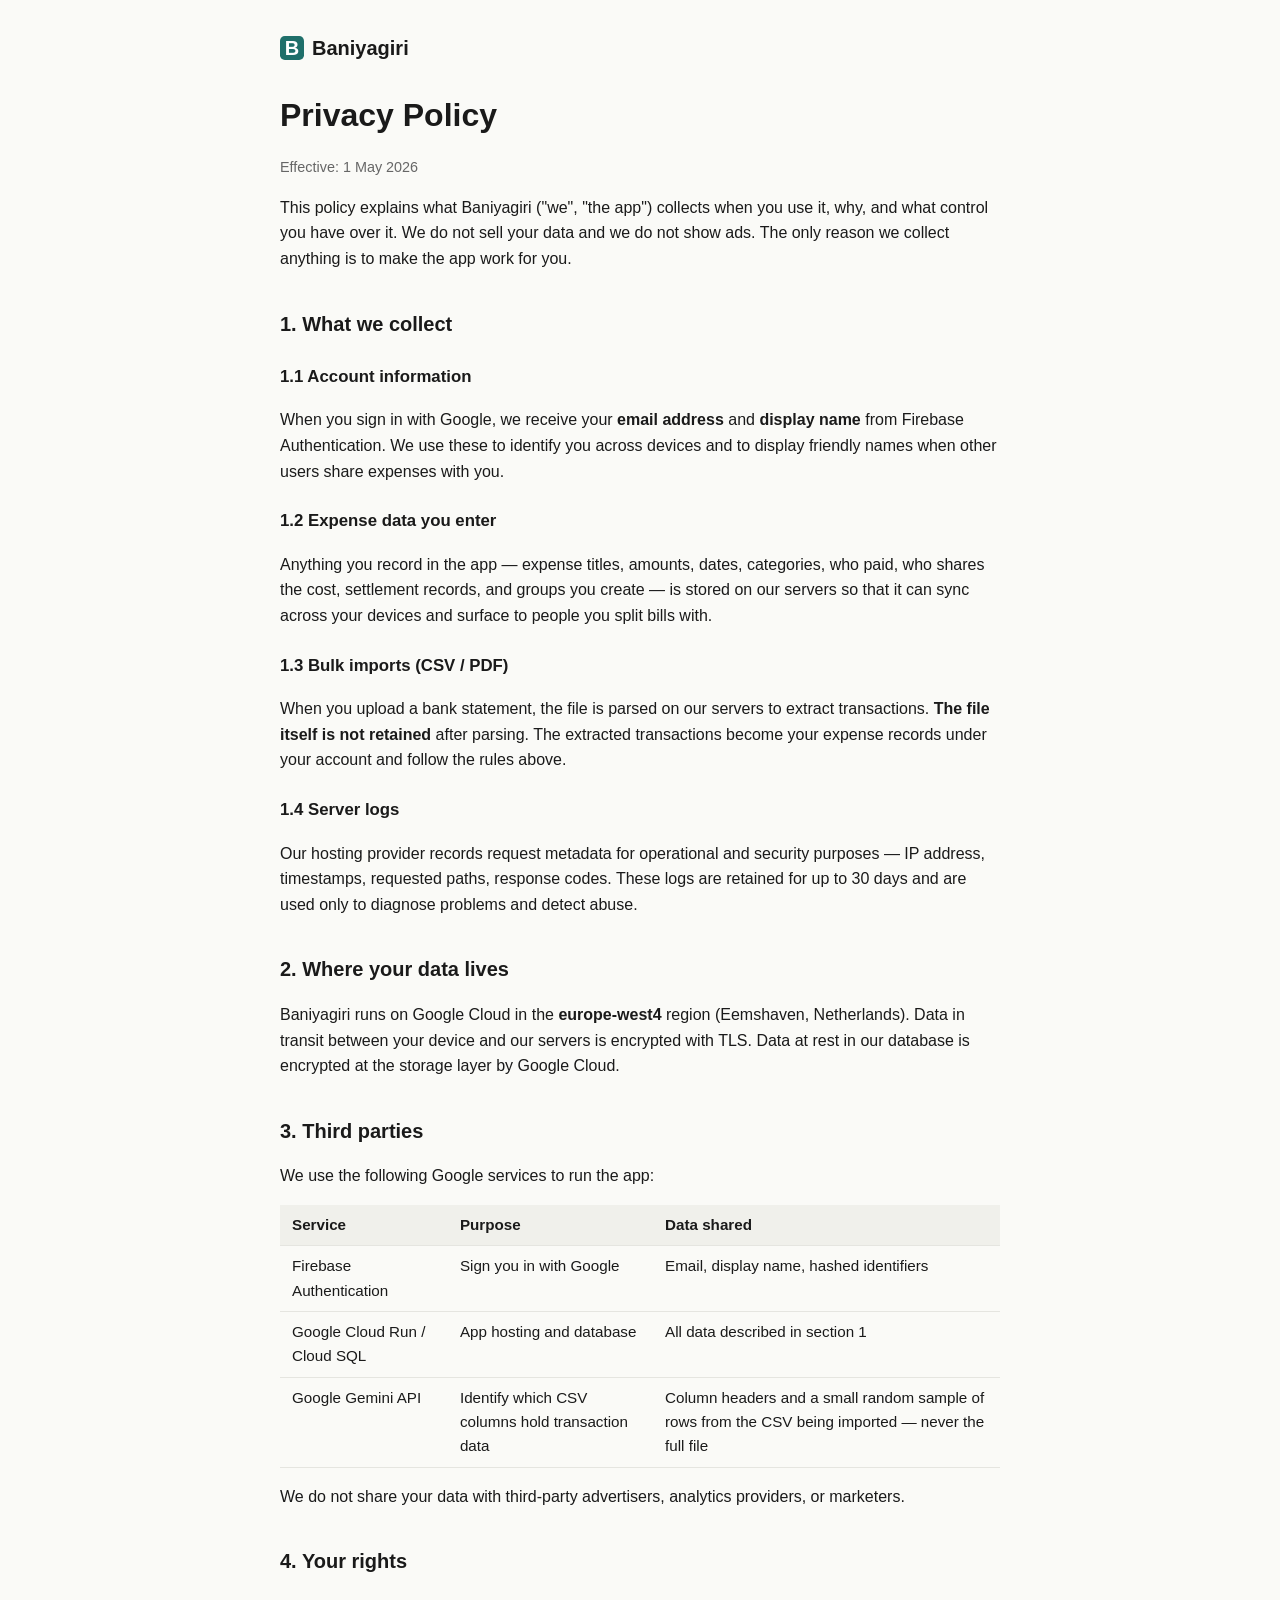
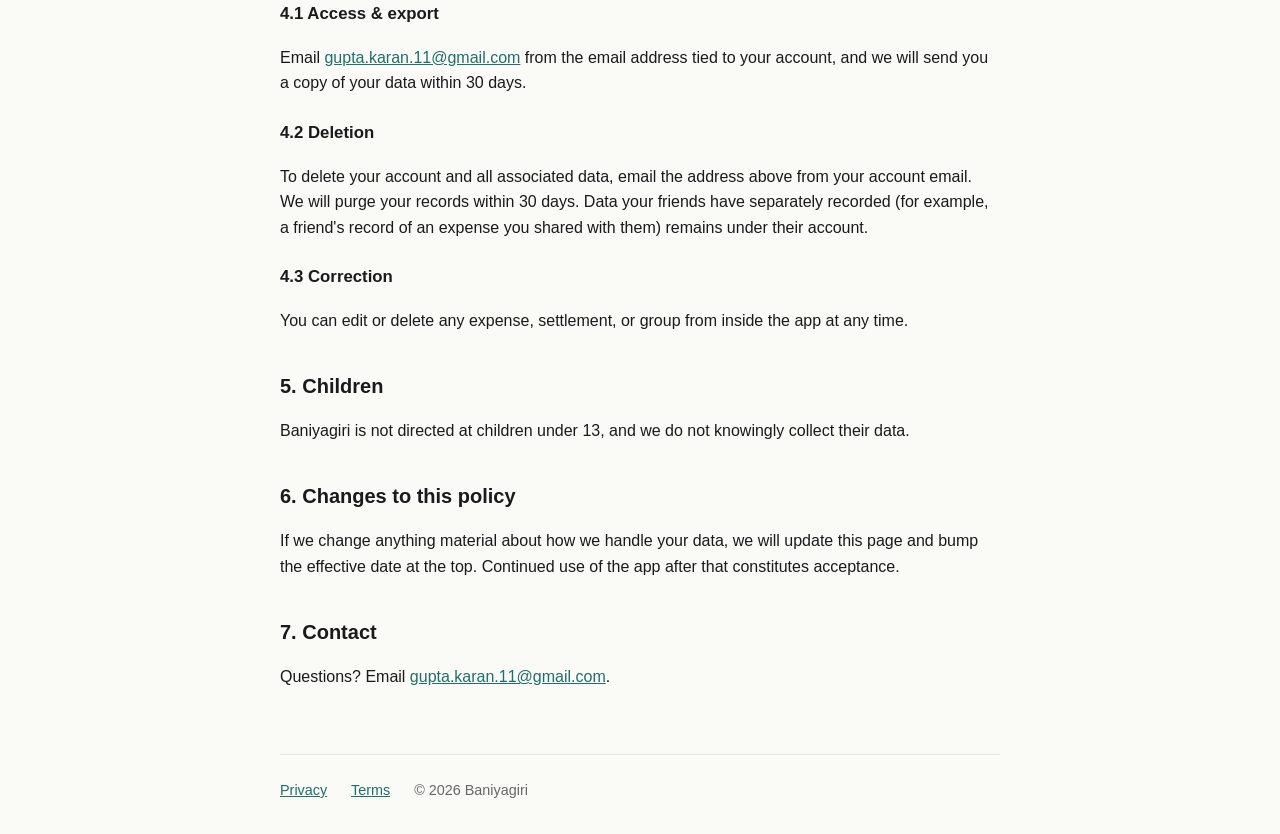
==== privacy.html @ 816b5696 "branding" ====
<!doctype html>
<html lang="en">
<head>
  <meta charset="utf-8">
  <meta name="viewport" content="width=device-width, initial-scale=1">
  <title>Privacy Policy — Baniyagiri</title>
  <link rel="stylesheet" href="style.css">
</head>
<body>
  <header>
    <a class="brand" href="/"><span class="brand-mark">B</span>Baniyagiri</a>
  </header>
  <main>
    <h1>Privacy Policy</h1>
    <p class="muted">Effective: 1 May 2026</p>

    <p>
      This policy explains what Baniyagiri ("we", "the app") collects when
      you use it, why, and what control you have over it. We do not sell
      your data and we do not show ads. The only reason we collect anything
      is to make the app work for you.
    </p>

    <h2>1. What we collect</h2>

    <h3>1.1 Account information</h3>
    <p>
      When you sign in with Google, we receive your <strong>email address</strong>
      and <strong>display name</strong> from Firebase Authentication.
      We use these to identify you across devices and to display friendly
      names when other users share expenses with you.
    </p>

    <h3>1.2 Expense data you enter</h3>
    <p>
      Anything you record in the app — expense titles, amounts, dates,
      categories, who paid, who shares the cost, settlement records, and
      groups you create — is stored on our servers so that it can sync
      across your devices and surface to people you split bills with.
    </p>

    <h3>1.3 Bulk imports (CSV / PDF)</h3>
    <p>
      When you upload a bank statement, the file is parsed on our servers
      to extract transactions. <strong>The file itself is not retained</strong>
      after parsing. The extracted transactions become your expense records
      under your account and follow the rules above.
    </p>

    <h3>1.4 Server logs</h3>
    <p>
      Our hosting provider records request metadata for operational and
      security purposes — IP address, timestamps, requested paths,
      response codes. These logs are retained for up to 30 days and are
      used only to diagnose problems and detect abuse.
    </p>

    <h2>2. Where your data lives</h2>
    <p>
      Baniyagiri runs on Google Cloud in the <strong>europe-west4</strong>
      region (Eemshaven, Netherlands). Data in transit between your device
      and our servers is encrypted with TLS. Data at rest in our database
      is encrypted at the storage layer by Google Cloud.
    </p>

    <h2>3. Third parties</h2>
    <p>We use the following Google services to run the app:</p>
    <table>
      <thead>
        <tr><th>Service</th><th>Purpose</th><th>Data shared</th></tr>
      </thead>
      <tbody>
        <tr>
          <td>Firebase Authentication</td>
          <td>Sign you in with Google</td>
          <td>Email, display name, hashed identifiers</td>
        </tr>
        <tr>
          <td>Google Cloud Run / Cloud SQL</td>
          <td>App hosting and database</td>
          <td>All data described in section 1</td>
        </tr>
        <tr>
          <td>Google Gemini API</td>
          <td>Identify which CSV columns hold transaction data</td>
          <td>Column headers and a small random sample of rows from
            the CSV being imported &mdash; never the full file</td>
        </tr>
      </tbody>
    </table>
    <p>
      We do not share your data with third-party advertisers, analytics
      providers, or marketers.
    </p>

    <h2>4. Your rights</h2>

    <h3>4.1 Access &amp; export</h3>
    <p>
      Email <a href="mailto:gupta.karan.11@gmail.com">gupta.karan.11@gmail.com</a>
      from the email address tied to your account, and we will send you a
      copy of your data within 30 days.
    </p>

    <h3>4.2 Deletion</h3>
    <p>
      To delete your account and all associated data, email the address
      above from your account email. We will purge your records within
      30 days. Data your friends have separately recorded (for example,
      a friend's record of an expense you shared with them) remains under
      their account.
    </p>

    <h3>4.3 Correction</h3>
    <p>
      You can edit or delete any expense, settlement, or group from inside
      the app at any time.
    </p>

    <h2>5. Children</h2>
    <p>
      Baniyagiri is not directed at children under 13, and we do not
      knowingly collect their data.
    </p>

    <h2>6. Changes to this policy</h2>
    <p>
      If we change anything material about how we handle your data, we
      will update this page and bump the effective date at the top.
      Continued use of the app after that constitutes acceptance.
    </p>

    <h2>7. Contact</h2>
    <p>
      Questions? Email
      <a href="mailto:gupta.karan.11@gmail.com">gupta.karan.11@gmail.com</a>.
    </p>
  </main>
  <footer>
    <a href="/privacy.html">Privacy</a>
    <a href="/terms.html">Terms</a>
    <span class="muted">© 2026 Baniyagiri</span>
  </footer>
</body>
</html>
---- style.css ----
*, *::before, *::after { box-sizing: border-box; }

html {
  font-family: -apple-system, BlinkMacSystemFont, "Segoe UI", Roboto, sans-serif;
  line-height: 1.6;
  color: #1a1a1a;
  background: #fafaf7;
  -webkit-text-size-adjust: 100%;
}

body { margin: 0; padding: 2rem 1.25rem; }

main, header, footer {
  max-width: 720px;
  margin: 0 auto;
}

header { padding-bottom: 1.5rem; }

.brand {
  display: inline-flex;
  align-items: center;
  gap: 0.5rem;
  font-size: 1.25rem;
  font-weight: 600;
  text-decoration: none;
  color: #1a1a1a;
}

.brand-mark {
  display: inline-block;
  width: 1.5rem;
  height: 1.5rem;
  background: #1f6f6a;
  color: white;
  border-radius: 0.3rem;
  text-align: center;
  line-height: 1.5rem;
  font-weight: 700;
}

h1 { font-size: 2rem; line-height: 1.2; margin-top: 0.5rem; }
h2 { font-size: 1.25rem; margin-top: 2.25rem; }
h3 { font-size: 1.05rem; margin-top: 1.5rem; }

p, li { font-size: 1rem; }
li { margin-bottom: 0.4rem; }

a { color: #1f6f6a; }
a:hover { color: #134641; }

.lead { font-size: 1.1rem; color: #444; }
.muted { color: #666; font-size: 0.9rem; }

footer {
  border-top: 1px solid #e5e5e0;
  margin-top: 4rem;
  padding-top: 1.5rem;
  font-size: 0.9rem;
  color: #666;
}
footer a { margin-right: 1.25rem; }

table {
  width: 100%;
  border-collapse: collapse;
  margin: 1rem 0;
  font-size: 0.95rem;
}
th, td {
  text-align: left;
  padding: 0.5rem 0.75rem;
  border-bottom: 1px solid #e5e5e0;
  vertical-align: top;
}
th { background: #f0f0eb; }
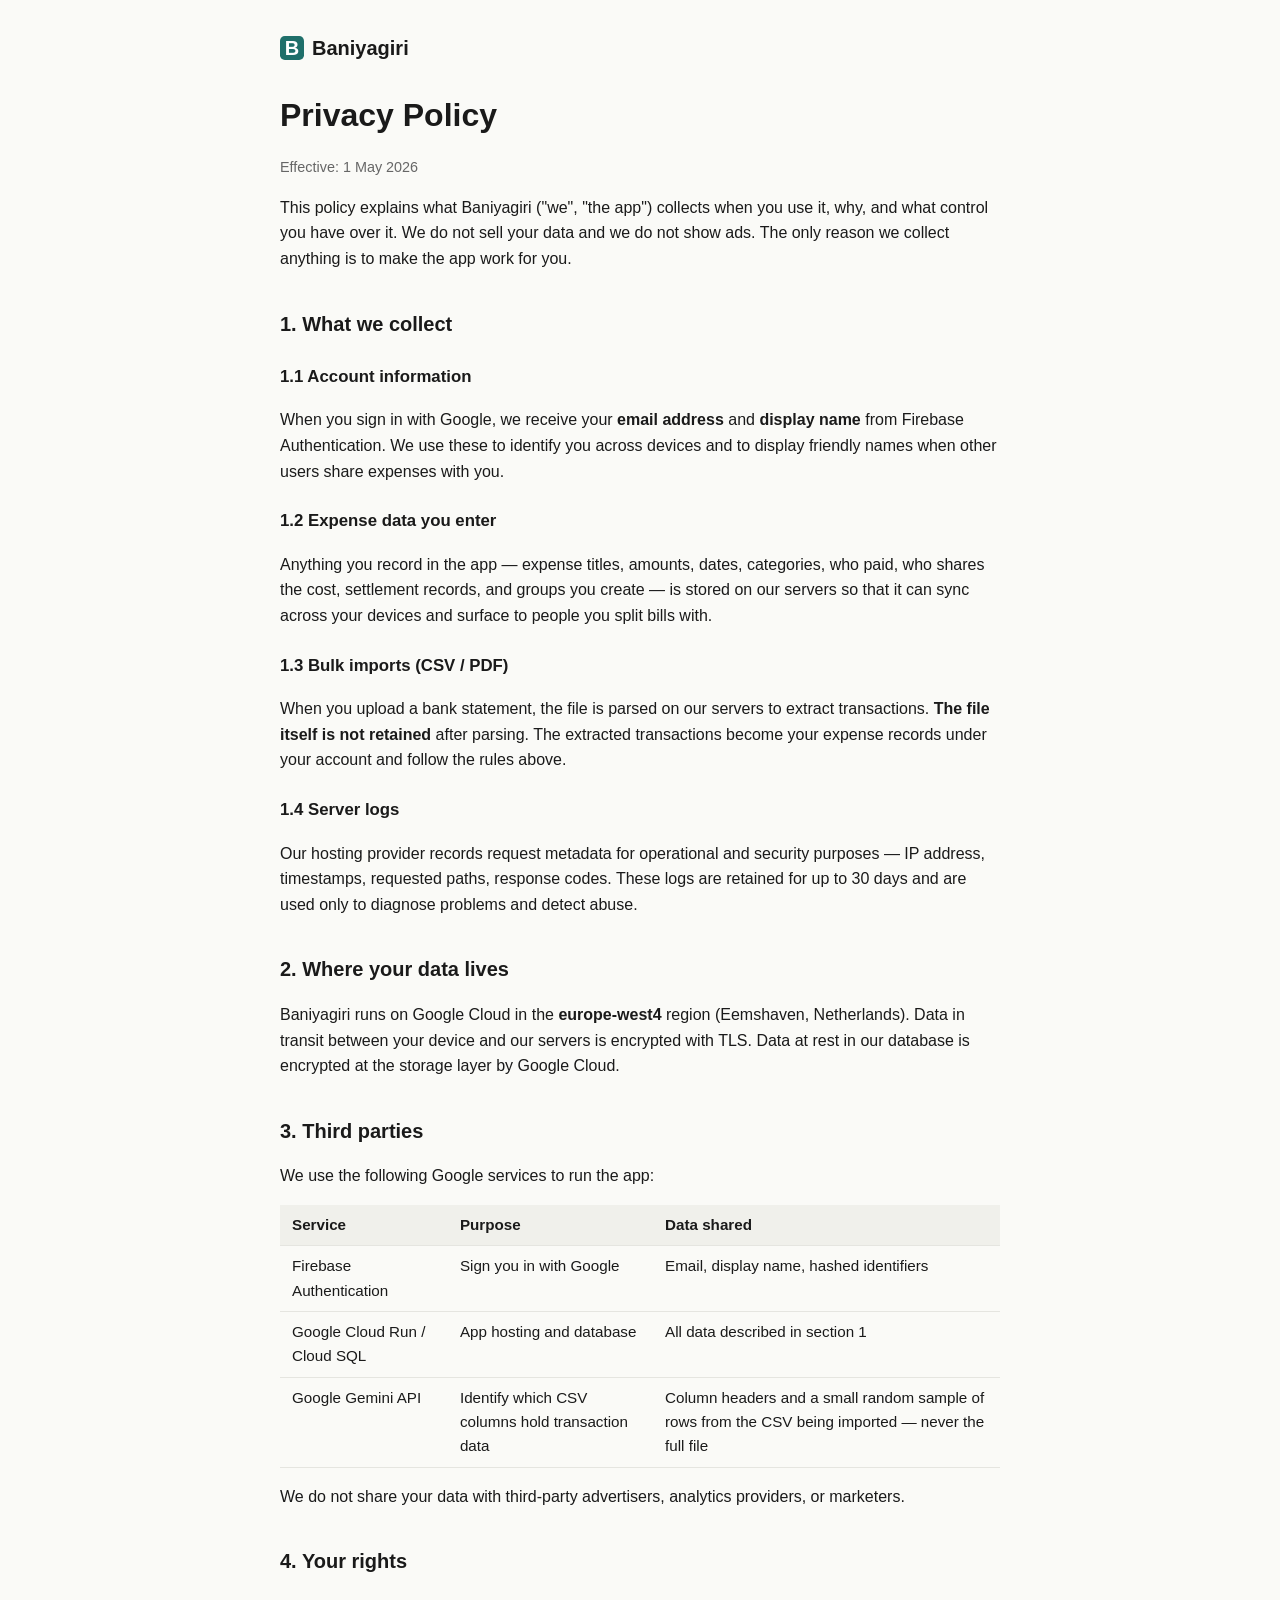
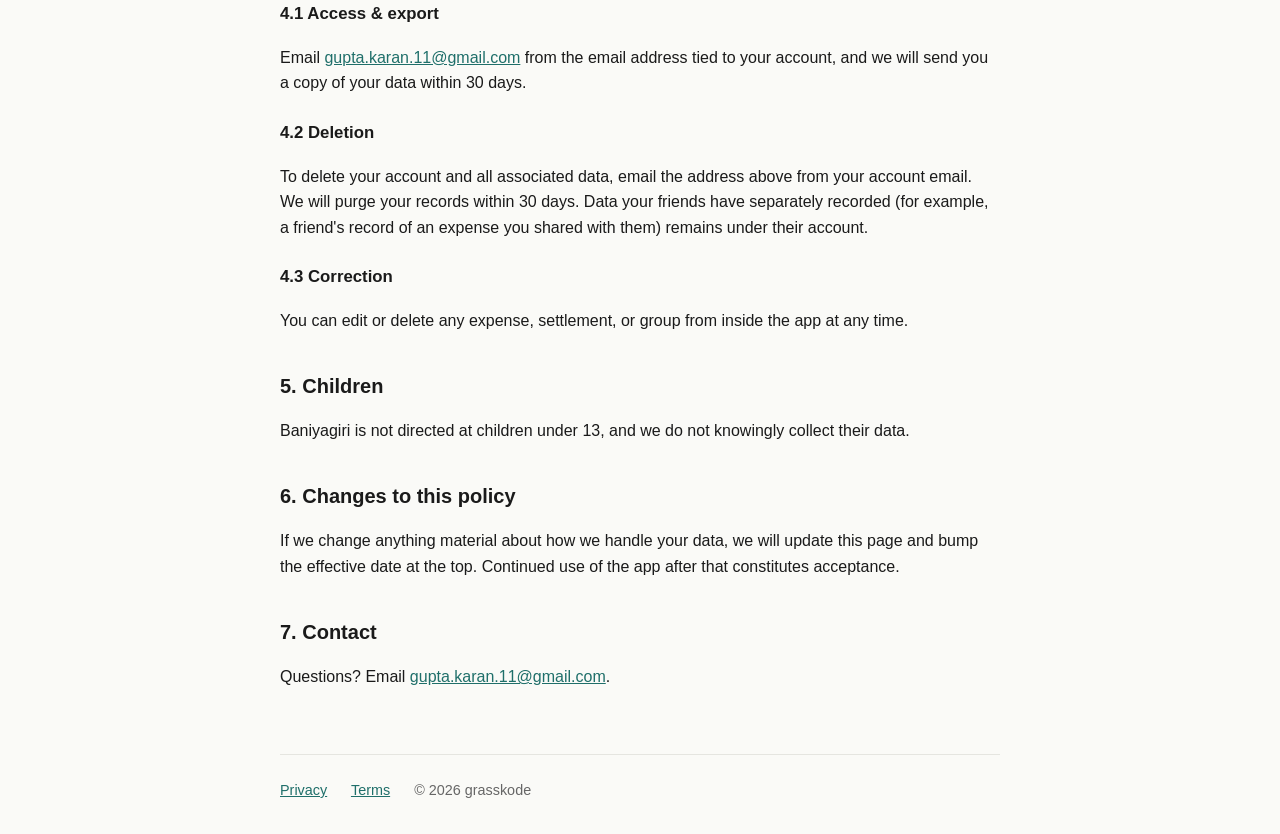
==== commit 636208bb: "updated copyright" ====
--- a/privacy.html
+++ b/privacy.html
@@ -139,7 +139,7 @@
   <footer>
     <a href="/privacy.html">Privacy</a>
     <a href="/terms.html">Terms</a>
-    <span class="muted">© 2026 Baniyagiri</span>
+    <span class="muted">© 2026 grasskode</span>
   </footer>
 </body>
 </html>
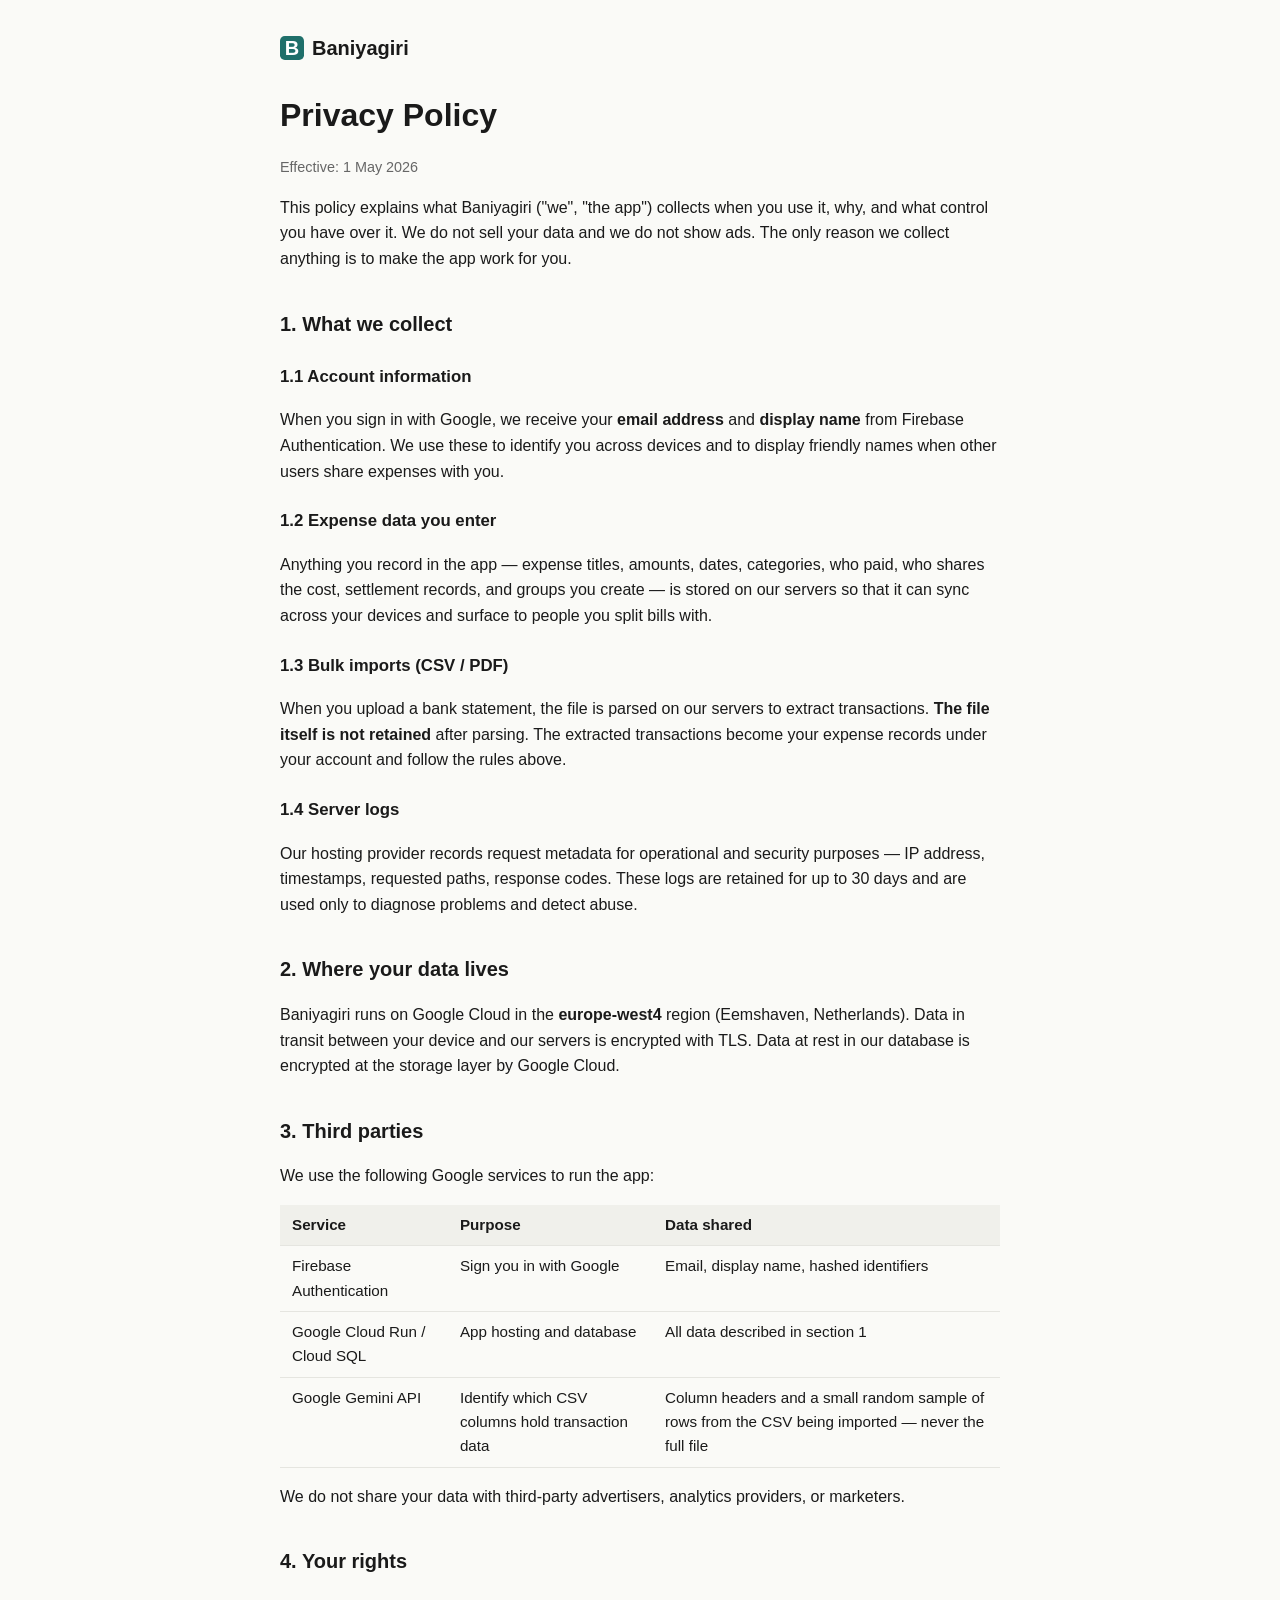
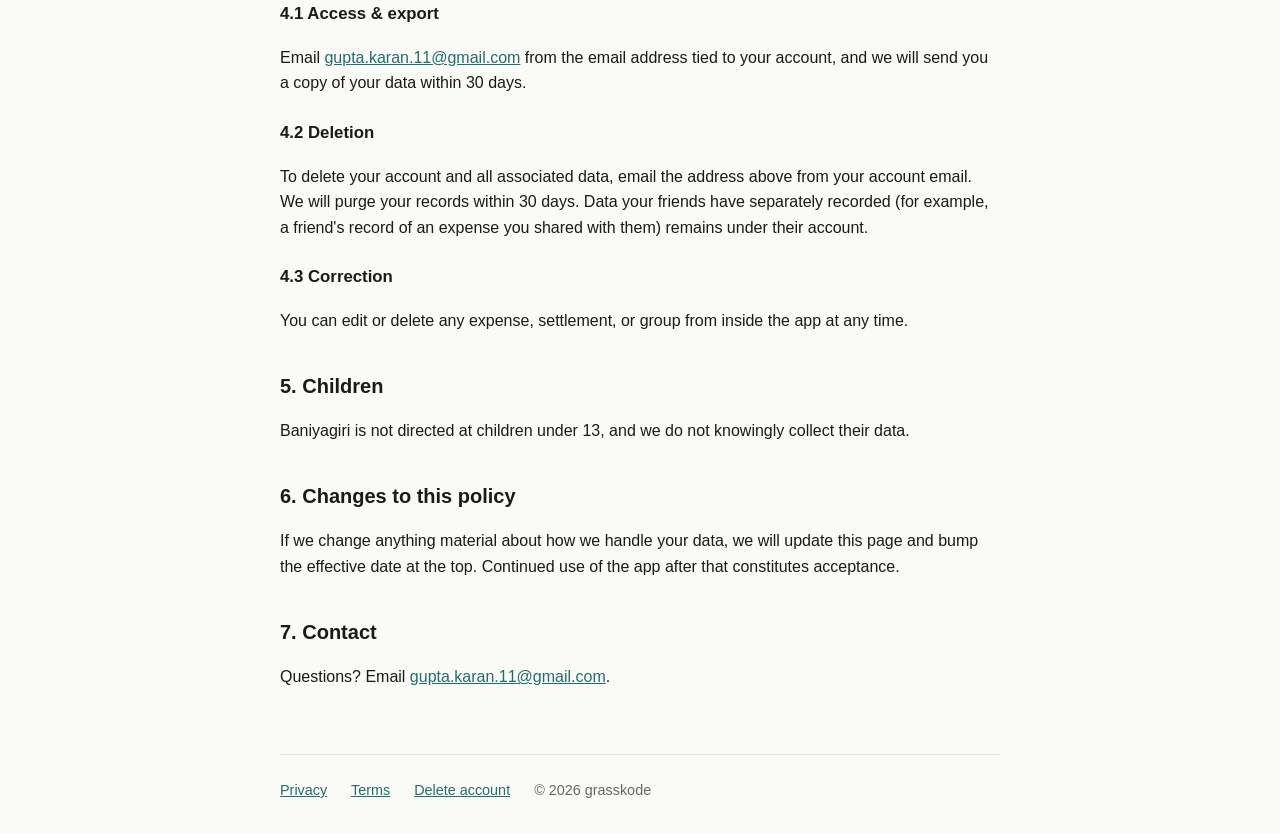
==== commit a6c7109d: "account deletion instructions" ====
--- a/privacy.html
+++ b/privacy.html
@@ -139,6 +139,7 @@
   <footer>
     <a href="/privacy.html">Privacy</a>
     <a href="/terms.html">Terms</a>
+    <a href="/account-deletion.html">Delete account</a>
     <span class="muted">© 2026 grasskode</span>
   </footer>
 </body>
